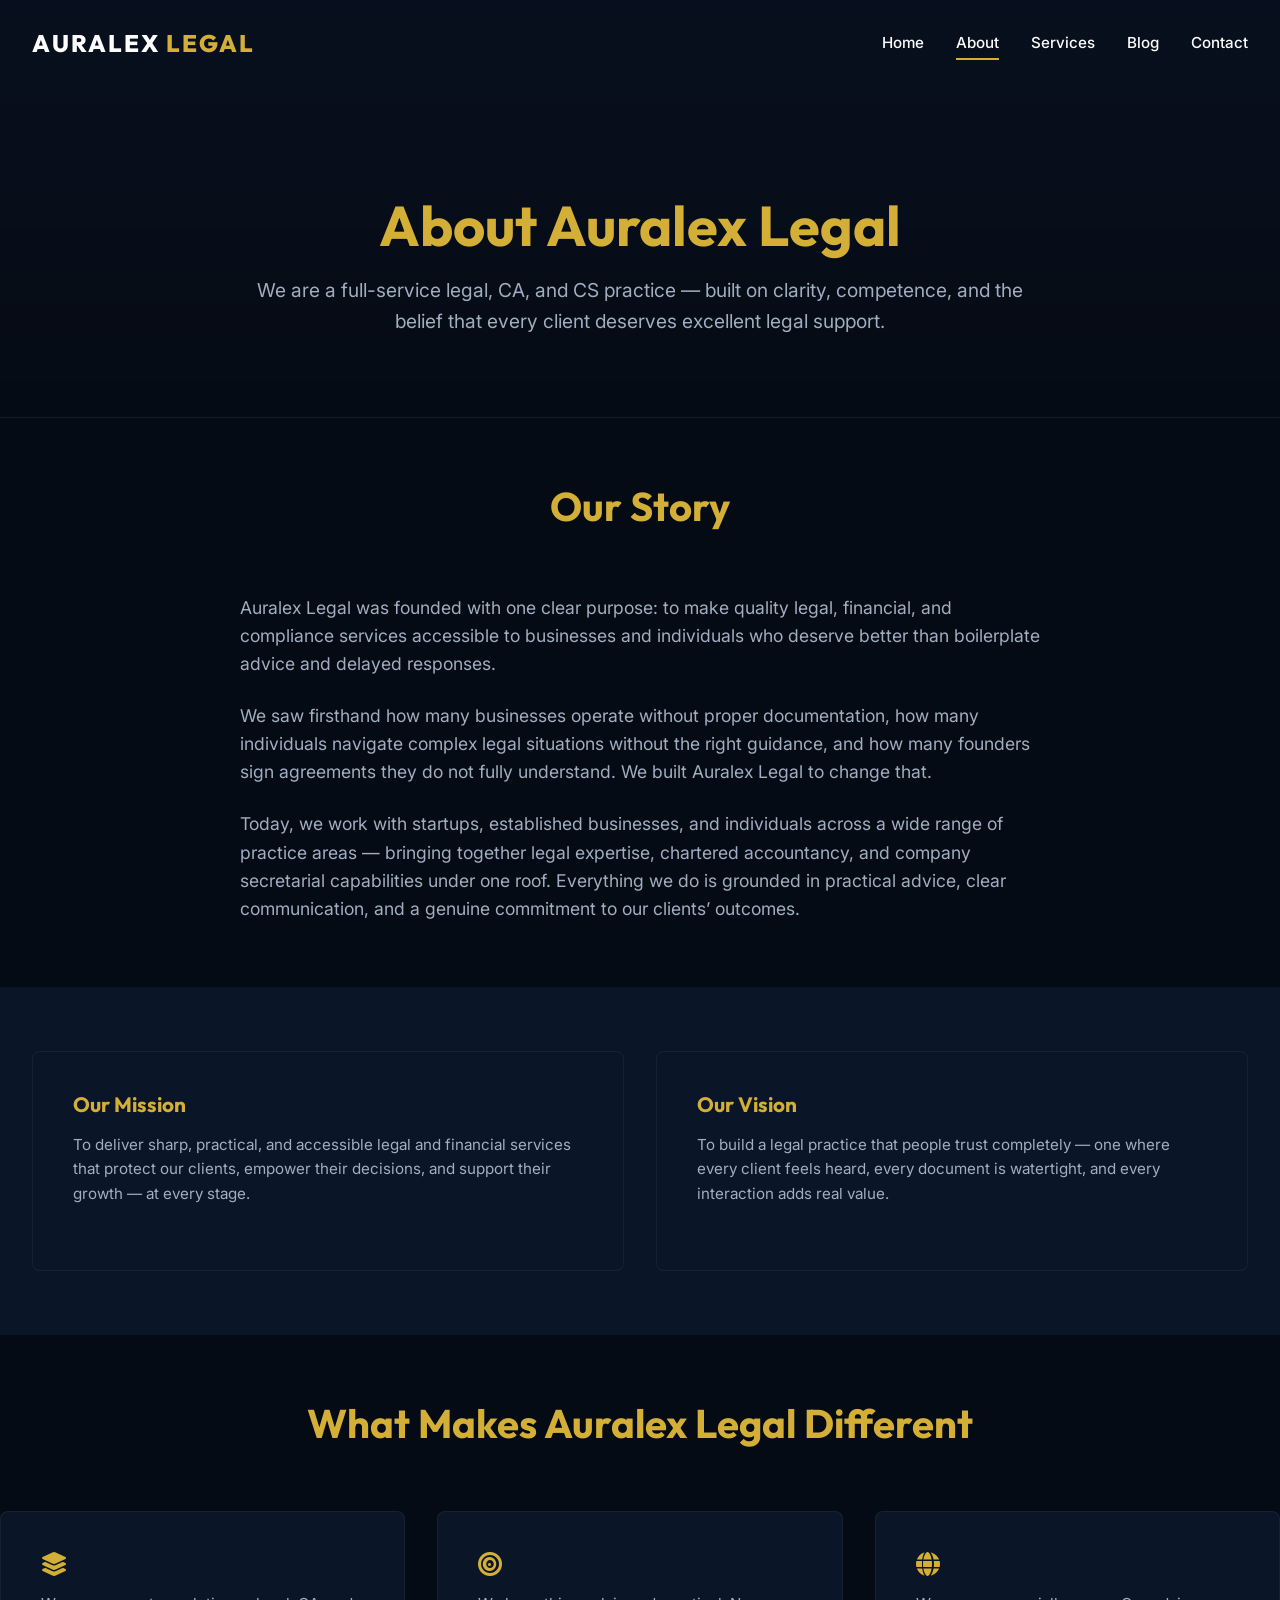
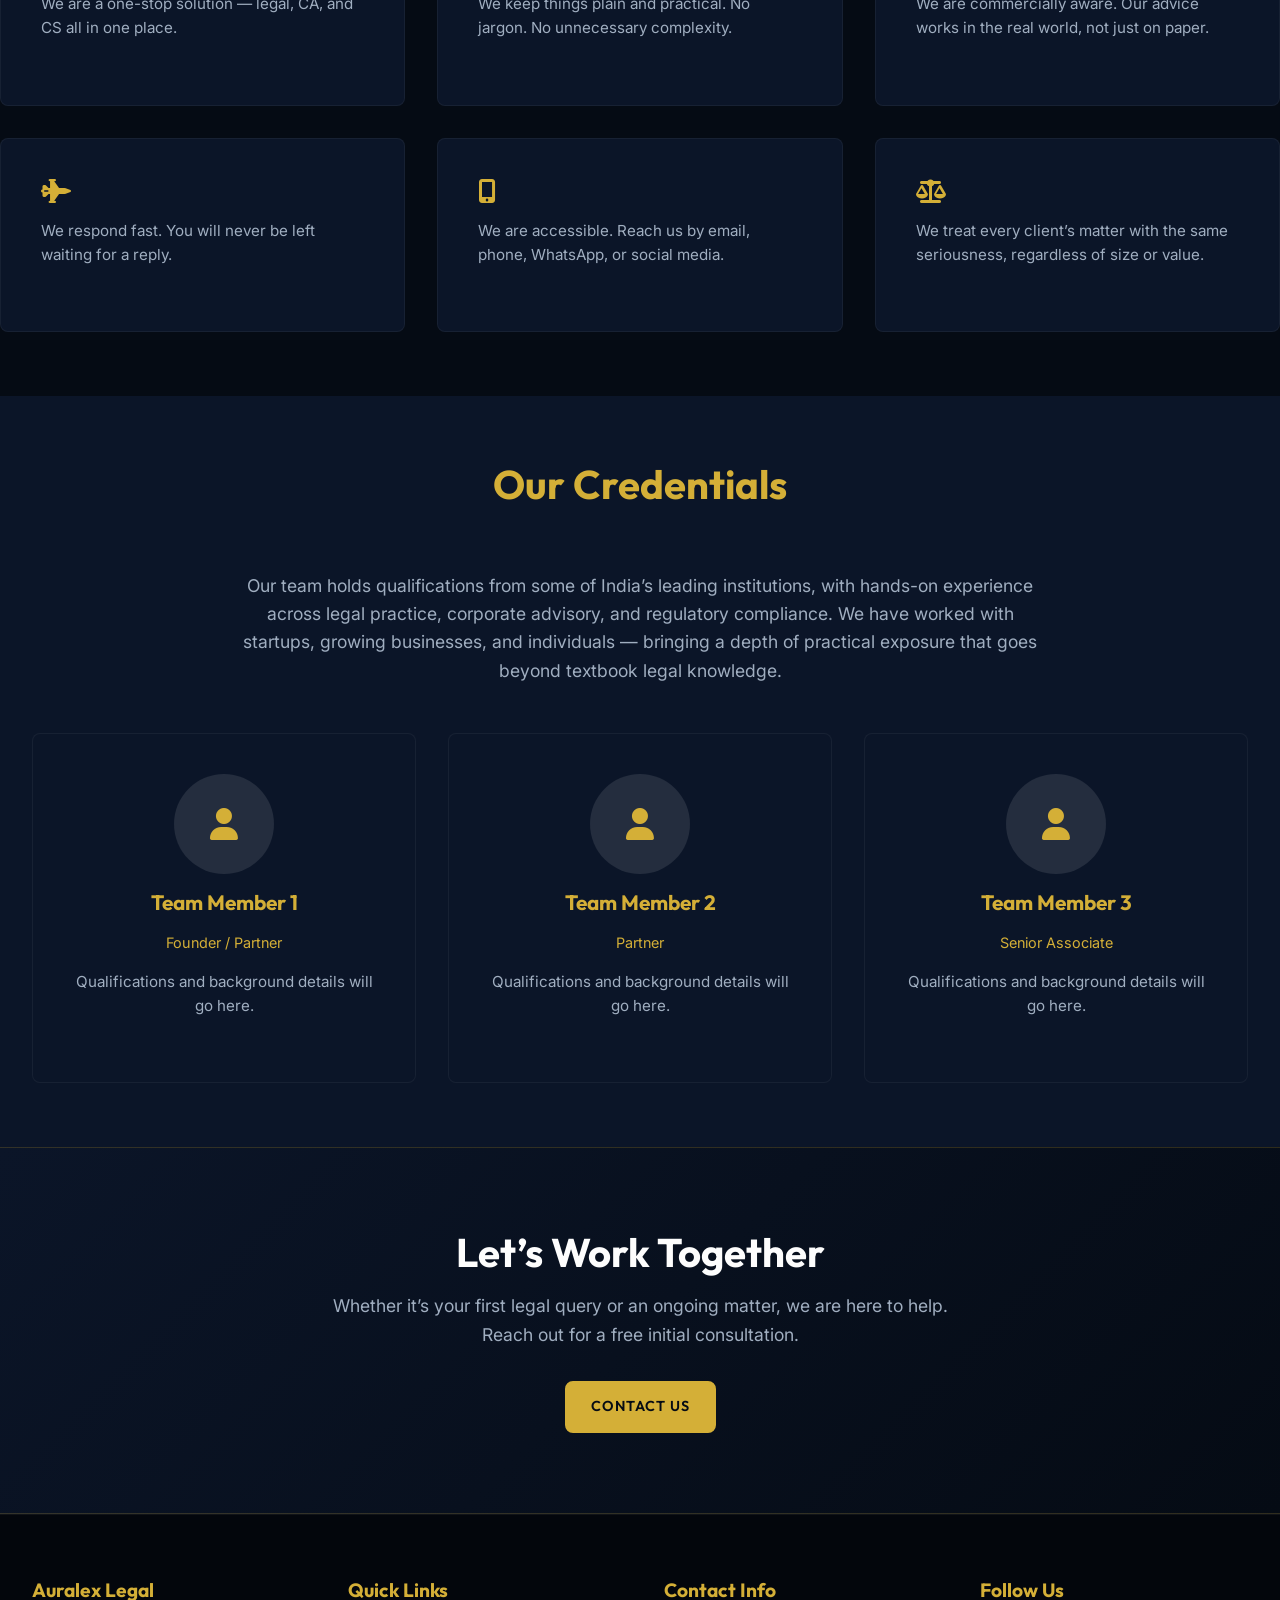
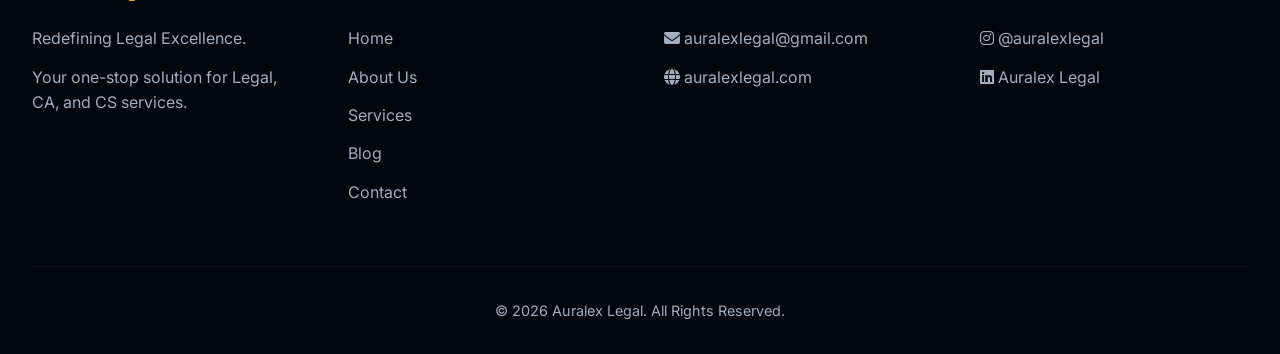
==== about.html @ 3e8fece4 "v1" ====
<!DOCTYPE html>
<html lang="en">
<head>
    <meta charset="UTF-8">
    <meta name="viewport" content="width=device-width, initial-scale=1.0">
    <meta name="description" content="About Auralex Legal. We are a full-service legal, CA, and CS practice built on clarity, competence, and practical advice.">
    <title>Auralex Legal | About</title>
    <!-- Fonts -->
    <link rel="preconnect" href="https://fonts.googleapis.com">
    <link rel="preconnect" href="https://fonts.gstatic.com" crossorigin>
    <link href="https://fonts.googleapis.com/css2?family=Inter:wght@300;400;500;600&family=Outfit:wght@400;500;600;700;800&display=swap" rel="stylesheet">
    <!-- FontAwesome -->
    <link rel="stylesheet" href="https://cdnjs.cloudflare.com/ajax/libs/font-awesome/6.4.0/css/all.min.css">
    <!-- CSS -->
    <link rel="stylesheet" href="styles.css">
</head>
<body>

    <!-- Header / Navbar -->
    <header class="navbar">
        <div class="container">
            <a href="index.html" class="logo">Auralex <span>Legal</span></a>
            <nav class="nav-links">
                <a href="index.html">Home</a>
                <a href="about.html">About</a>
                <a href="services.html">Services</a>
                <a href="blog.html">Blog</a>
                <a href="contact.html">Contact</a>
            </nav>
            <div class="menu-toggle">
                <i class="fas fa-bars"></i>
            </div>
        </div>
    </header>

    <!-- Main Content -->
    <main>
        <!-- Hero / Banner -->
        <section class="page-intro animate-on-scroll">
            <div class="container">
                <h1>About Auralex Legal</h1>
                <p>We are a full-service legal, CA, and CS practice — built on clarity, competence, and the belief that every client deserves excellent legal support.</p>
            </div>
        </section>

        <!-- Our Story Section -->
        <section class="section container">
            <div class="section-header animate-on-scroll">
                <h2>Our Story</h2>
            </div>
            <div class="animate-on-scroll" style="max-width: 800px; margin: 0 auto; color: var(--text-secondary); font-size: 1.1rem;">
                <p style="margin-bottom: 1.5rem;">Auralex Legal was founded with one clear purpose: to make quality legal, financial, and compliance services accessible to businesses and individuals who deserve better than boilerplate advice and delayed responses.</p>
                <p style="margin-bottom: 1.5rem;">We saw firsthand how many businesses operate without proper documentation, how many individuals navigate complex legal situations without the right guidance, and how many founders sign agreements they do not fully understand. We built Auralex Legal to change that.</p>
                <p>Today, we work with startups, established businesses, and individuals across a wide range of practice areas — bringing together legal expertise, chartered accountancy, and company secretarial capabilities under one roof. Everything we do is grounded in practical advice, clear communication, and a genuine commitment to our clients’ outcomes.</p>
            </div>
        </section>

        <!-- Mission & Vision -->
        <section class="section" style="background-color: var(--surface-color);">
            <div class="container">
                <div class="grid">
                    <div class="card animate-on-scroll">
                        <h3>Our Mission</h3>
                        <p>To deliver sharp, practical, and accessible legal and financial services that protect our clients, empower their decisions, and support their growth — at every stage.</p>
                    </div>
                    <div class="card animate-on-scroll delay-100">
                        <h3>Our Vision</h3>
                        <p>To build a legal practice that people trust completely — one where every client feels heard, every document is watertight, and every interaction adds real value.</p>
                    </div>
                </div>
            </div>
        </section>

        <!-- What Makes Us Different -->
        <section class="section container">
            <div class="section-header animate-on-scroll">
                <h2>What Makes Auralex Legal Different</h2>
            </div>
            <div class="grid">
                <div class="card animate-on-scroll">
                    <i class="fas fa-layer-group" style="font-size: 1.5rem; color: var(--primary-color); margin-bottom: 1rem;"></i>
                    <p>We are a one-stop solution — legal, CA, and CS all in one place.</p>
                </div>
                <div class="card animate-on-scroll delay-100">
                    <i class="fas fa-bullseye" style="font-size: 1.5rem; color: var(--primary-color); margin-bottom: 1rem;"></i>
                    <p>We keep things plain and practical. No jargon. No unnecessary complexity.</p>
                </div>
                <div class="card animate-on-scroll delay-200">
                    <i class="fas fa-globe" style="font-size: 1.5rem; color: var(--primary-color); margin-bottom: 1rem;"></i>
                    <p>We are commercially aware. Our advice works in the real world, not just on paper.</p>
                </div>
                <div class="card animate-on-scroll delay-100">
                    <i class="fas fa-fighter-jet" style="font-size: 1.5rem; color: var(--primary-color); margin-bottom: 1rem;"></i>
                    <p>We respond fast. You will never be left waiting for a reply.</p>
                </div>
                <div class="card animate-on-scroll delay-100">
                    <i class="fas fa-mobile-alt" style="font-size: 1.5rem; color: var(--primary-color); margin-bottom: 1rem;"></i>
                    <p>We are accessible. Reach us by email, phone, WhatsApp, or social media.</p>
                </div>
                <div class="card animate-on-scroll delay-100">
                    <i class="fas fa-balance-scale" style="font-size: 1.5rem; color: var(--primary-color); margin-bottom: 1rem;"></i>
                    <p>We treat every client’s matter with the same seriousness, regardless of size or value.</p>
                </div>
            </div>
        </section>

        <!-- Credentials Section -->
        <section class="section" style="background-color: var(--surface-color);">
            <div class="container animate-on-scroll" style="text-align: center;">
                <div class="section-header">
                    <h2>Our Credentials</h2>
                </div>
                <p style="color: var(--text-secondary); max-width: 800px; margin: 0 auto 3rem; font-size: 1.1rem;">Our team holds qualifications from some of India’s leading institutions, with hands-on experience across legal practice, corporate advisory, and regulatory compliance. We have worked with startups, growing businesses, and individuals — bringing a depth of practical exposure that goes beyond textbook legal knowledge.</p>
                
                <!-- Placeholder for team members -->
                <div class="grid">
                    <div class="card animate-on-scroll">
                        <div style="width: 100px; height: 100px; border-radius: 50%; background-color: rgba(255,255,255,0.1); margin: 0 auto 1rem; display: flex; align-items: center; justify-content: center;">
                            <i class="fas fa-user" style="font-size: 2rem; color: var(--primary-color);"></i>
                        </div>
                        <h3>Team Member 1</h3>
                        <p style="color: var(--primary-color); font-size: 0.9rem; margin-bottom: 1rem;">Founder / Partner</p>
                        <p>Qualifications and background details will go here.</p>
                    </div>
                    <div class="card animate-on-scroll delay-100">
                        <div style="width: 100px; height: 100px; border-radius: 50%; background-color: rgba(255,255,255,0.1); margin: 0 auto 1rem; display: flex; align-items: center; justify-content: center;">
                            <i class="fas fa-user" style="font-size: 2rem; color: var(--primary-color);"></i>
                        </div>
                        <h3>Team Member 2</h3>
                        <p style="color: var(--primary-color); font-size: 0.9rem; margin-bottom: 1rem;">Partner</p>
                        <p>Qualifications and background details will go here.</p>
                    </div>
                    <div class="card animate-on-scroll delay-200">
                        <div style="width: 100px; height: 100px; border-radius: 50%; background-color: rgba(255,255,255,0.1); margin: 0 auto 1rem; display: flex; align-items: center; justify-content: center;">
                            <i class="fas fa-user" style="font-size: 2rem; color: var(--primary-color);"></i>
                        </div>
                        <h3>Team Member 3</h3>
                        <p style="color: var(--primary-color); font-size: 0.9rem; margin-bottom: 1rem;">Senior Associate</p>
                        <p>Qualifications and background details will go here.</p>
                    </div>
                </div>
            </div>
        </section>

        <!-- CTA -->
        <section class="cta-section animate-on-scroll">
            <div class="container">
                <h2>Let’s Work Together</h2>
                <p>Whether it’s your first legal query or an ongoing matter, we are here to help.<br>Reach out for a free initial consultation.</p>
                <div style="display: flex; justify-content: center; margin-top: 2rem;">
                    <a href="contact.html" class="btn btn-primary">Contact Us</a>
                </div>
            </div>
        </section>
    </main>

    <!-- Footer -->
    <footer>
        <div class="container">
            <div class="footer-grid">
                <div class="footer-col">
                    <h4>Auralex Legal</h4>
                    <p>Redefining Legal Excellence.</p>
                    <p>Your one-stop solution for Legal, CA, and CS services.</p>
                </div>
                <div class="footer-col">
                    <h4>Quick Links</h4>
                    <a href="index.html">Home</a>
                    <a href="about.html">About Us</a>
                    <a href="services.html">Services</a>
                    <a href="blog.html">Blog</a>
                    <a href="contact.html">Contact</a>
                </div>
                <div class="footer-col">
                    <h4>Contact Info</h4>
                    <p><i class="fas fa-envelope"></i> auralexlegal@gmail.com</p>
                    <p><i class="fas fa-globe"></i> auralexlegal.com</p>
                </div>
                <div class="footer-col">
                    <h4>Follow Us</h4>
                    <a href="#"><i class="fab fa-instagram"></i> @auralexlegal</a>
                    <a href="#"><i class="fab fa-linkedin"></i> Auralex Legal</a>
                </div>
            </div>
            <div class="footer-bottom">
                <p>&copy; 2026 Auralex Legal. All Rights Reserved.</p>
            </div>
        </div>
    </footer>

    <script src="script.js"></script>
</body>
</html>
---- styles.css ----
:root {
  /* Colors */
  --bg-color: #050b14; /* Deep Navy */
  --surface-color: #0b1528; /* Slightly lighter navy for cards */
  --surface-hover: #121f3a;
  --primary-color: #D4AF37; /* Golden */
  --primary-color-hover: #e5c158;
  --text-primary: #fdfdfd;
  --text-secondary: #a0aec0;
  --border-color: rgba(212, 175, 55, 0.2);

  /* Typography */
  --font-heading: 'Outfit', sans-serif;
  --font-body: 'Inter', sans-serif;

  /* Spacing */
  --spacing-sm: 0.5rem;
  --spacing-md: 1rem;
  --spacing-lg: 2rem;
  --spacing-xl: 4rem;
  --spacing-xxl: 8rem;

  /* Other */
  --border-radius: 8px;
  --transition-speed: 0.3s;
}

* {
  margin: 0;
  padding: 0;
  box-sizing: border-box;
}

body {
  font-family: var(--font-body);
  background-color: var(--bg-color);
  color: var(--text-primary);
  line-height: 1.6;
  overflow-x: hidden;
}

h1, h2, h3, h4, h5, h6 {
  font-family: var(--font-heading);
  font-weight: 700;
  line-height: 1.2;
}

a {
  text-decoration: none;
  color: var(--text-primary);
  transition: color var(--transition-speed);
}

a:hover {
  color: var(--primary-color);
}

ul {
  list-style-type: none;
}

img {
  max-width: 100%;
  height: auto;
  display: block;
}

/* Layout Utilities */
.container {
  max-width: 1280px;
  margin: 0 auto;
  padding: 0 var(--spacing-lg);
}

.section {
  padding: var(--spacing-xl) 0;
}

/* Buttons */
.btn {
  display: inline-block;
  padding: 0.8rem 1.5rem;
  font-family: var(--font-heading);
  font-weight: 600;
  text-transform: uppercase;
  letter-spacing: 1px;
  border-radius: var(--border-radius);
  transition: all var(--transition-speed);
  cursor: pointer;
  text-align: center;
  font-size: 0.9rem;
}

.btn-primary {
  background-color: var(--primary-color);
  color: var(--bg-color);
  border: 2px solid var(--primary-color);
}

.btn-primary:hover {
  background-color: var(--primary-color-hover);
  border-color: var(--primary-color-hover);
  box-shadow: 0 4px 15px rgba(212, 175, 55, 0.3);
  transform: translateY(-2px);
  color: var(--bg-color);
}

.btn-secondary {
  background-color: transparent;
  color: var(--primary-color);
  border: 2px solid var(--primary-color);
}

.btn-secondary:hover {
  background-color: rgba(212, 175, 55, 0.1);
  transform: translateY(-2px);
}

/* Navbar */
.navbar {
  position: fixed;
  top: 0;
  width: 100%;
  z-index: 1000;
  padding: 1.5rem 0;
  transition: all 0.4s ease;
}

.navbar.scrolled {
  background: rgba(5, 11, 20, 0.85);
  backdrop-filter: blur(10px);
  padding: 1rem 0;
  box-shadow: 0 4px 30px rgba(0, 0, 0, 0.5);
  border-bottom: 1px solid rgba(255, 255, 255, 0.05);
}

.navbar .container {
  display: flex;
  justify-content: space-between;
  align-items: center;
}

.logo {
  font-family: var(--font-heading);
  font-size: 1.5rem;
  font-weight: 800;
  color: var(--text-primary);
  letter-spacing: 2px;
  text-transform: uppercase;
}

.logo span {
  color: var(--primary-color);
}

.nav-links {
  display: flex;
  gap: 2rem;
  align-items: center;
}

.nav-links a {
  font-size: 0.95rem;
  font-weight: 500;
  position: relative;
}

.nav-links a::after {
  content: '';
  position: absolute;
  width: 0;
  height: 2px;
  bottom: -5px;
  left: 0;
  background-color: var(--primary-color);
  transition: width var(--transition-speed);
}

.nav-links a:hover::after,
.nav-links a.active::after {
  width: 100%;
}

.menu-toggle {
  display: none;
  font-size: 1.5rem;
  cursor: pointer;
  color: var(--primary-color);
}

/* Hero Section */
.hero {
  min-height: 100vh;
  display: flex;
  align-items: center;
  position: relative;
  overflow: hidden;
  padding-top: var(--spacing-xxl);
}

.hero::before {
  content: '';
  position: absolute;
  top: 0; left: 0; right: 0; bottom: 0;
  background: radial-gradient(circle at 70% 30%, rgba(212, 175, 55, 0.08) 0%, rgba(5, 11, 20, 0) 50%);
  z-index: -1;
}

.hero-content {
  max-width: 800px;
}

.hero-title {
  font-size: clamp(3rem, 6vw, 5rem);
  margin-bottom: var(--spacing-md);
  color: var(--text-primary);
}

.hero-title span {
  color: var(--primary-color);
}

.hero-subtitle {
  font-size: 1.25rem;
  color: var(--text-secondary);
  margin-bottom: var(--spacing-lg);
  max-width: 600px;
}

.hero-actions {
  display: flex;
  gap: 1rem;
}

/* Section Headings */
.section-header {
  text-align: center;
  margin-bottom: var(--spacing-xl);
}

.section-header h2 {
  font-size: 2.5rem;
  margin-bottom: var(--spacing-sm);
  color: var(--primary-color);
}

.section-header p {
  color: var(--text-secondary);
  font-size: 1.1rem;
  max-width: 700px;
  margin: 0 auto;
}

/* Cards / Tiles */
.grid {
  display: grid;
  grid-template-columns: repeat(auto-fit, minmax(300px, 1fr));
  gap: var(--spacing-lg);
}

.card {
  background-color: var(--surface-color);
  padding: 2.5rem;
  border-radius: var(--border-radius);
  border: 1px solid rgba(255, 255, 255, 0.05);
  transition: all var(--transition-speed);
  position: relative;
  overflow: hidden;
}

.card::before {
  content: '';
  position: absolute;
  top: 0;
  left: 0;
  width: 4px;
  height: 0;
  background-color: var(--primary-color);
  transition: height var(--transition-speed);
}

.card:hover {
  transform: translateY(-5px);
  background-color: var(--surface-hover);
  border-color: var(--border-color);
  box-shadow: 0 10px 30px rgba(0, 0, 0, 0.5);
}

.card:hover::before {
  height: 100%;
}

.card h3 {
  font-size: 1.3rem;
  margin-bottom: 1rem;
  color: var(--primary-color);
}

.card p {
  color: var(--text-secondary);
  font-size: 0.95rem;
  margin-bottom: 1.5rem;
}

/* CTA Section */
.cta-section {
  background: linear-gradient(135deg, #0b1528 0%, #050b14 100%);
  border-top: 1px solid var(--border-color);
  border-bottom: 1px solid var(--border-color);
  text-align: center;
  padding: 5rem 0;
}

.cta-section h2 {
  font-size: 2.5rem;
  margin-bottom: 1rem;
}

.cta-section p {
  color: var(--text-secondary);
  margin-bottom: 2rem;
  font-size: 1.1rem;
}

/* Footer */
footer {
  background-color: #03060c;
  padding: 4rem 0 2rem;
  border-top: 1px solid rgba(255, 255, 255, 0.05);
}

.footer-grid {
  display: grid;
  grid-template-columns: repeat(auto-fit, minmax(200px, 1fr));
  gap: 3rem;
  margin-bottom: 3rem;
}

.footer-col h4 {
  font-size: 1.2rem;
  color: var(--primary-color);
  margin-bottom: 1.5rem;
}

.footer-col p, .footer-col a {
  color: var(--text-secondary);
  margin-bottom: 0.8rem;
  display: block;
}

.footer-bottom {
  text-align: center;
  padding-top: 2rem;
  border-top: 1px solid rgba(255, 255, 255, 0.05);
  color: var(--text-secondary);
  font-size: 0.9rem;
}

/* Forms */
.form-group {
  margin-bottom: 1.5rem;
}

.form-control {
  width: 100%;
  padding: 1rem;
  background-color: rgba(255, 255, 255, 0.03);
  border: 1px solid rgba(255, 255, 255, 0.1);
  border-radius: var(--border-radius);
  color: var(--text-primary);
  font-family: var(--font-body);
  transition: all var(--transition-speed);
}

.form-control:focus {
  outline: none;
  border-color: var(--primary-color);
  background-color: rgba(255, 255, 255, 0.05);
}

/* Page Intro Block */
.page-intro {
  padding: 12rem 0 5rem;
  text-align: center;
  background: linear-gradient(180deg, rgba(11, 21, 40, 0.5) 0%, var(--bg-color) 100%);
  border-bottom: 1px solid rgba(255, 255, 255, 0.05);
}

.page-intro h1 {
  font-size: 3.5rem;
  margin-bottom: 1rem;
  color: var(--primary-color);
}

.page-intro p {
  color: var(--text-secondary);
  font-size: 1.2rem;
  max-width: 800px;
  margin: 0 auto;
}

/* Animations */
.animate-on-scroll {
  opacity: 0;
  transform: translateY(30px);
  transition: opacity 0.8s ease, transform 0.8s ease;
}

.animate-on-scroll.is-visible {
  opacity: 1;
  transform: translateY(0);
}

/* Delay modifiers for sequential animations */
.delay-100 { transition-delay: 100ms; }
.delay-200 { transition-delay: 200ms; }
.delay-300 { transition-delay: 300ms; }

/* Responsive adjustments */
@media (max-width: 768px) {
  .hero-actions {
    flex-direction: column;
  }
  
  .nav-links {
    position: fixed;
    top: 0;
    right: -100%;
    width: 250px;
    height: 100vh;
    background-color: var(--surface-color);
    flex-direction: column;
    padding-top: 80px;
    transition: right 0.3s ease;
    box-shadow: -5px 0 30px rgba(0,0,0,0.5);
  }

  .nav-links.nav-active {
    right: 0;
  }

  .menu-toggle {
    display: block;
    z-index: 1001;
  }
  
  .page-intro {
    padding: 10rem 0 4rem;
  }
  
  .page-intro h1 {
    font-size: 2.5rem;
  }
}
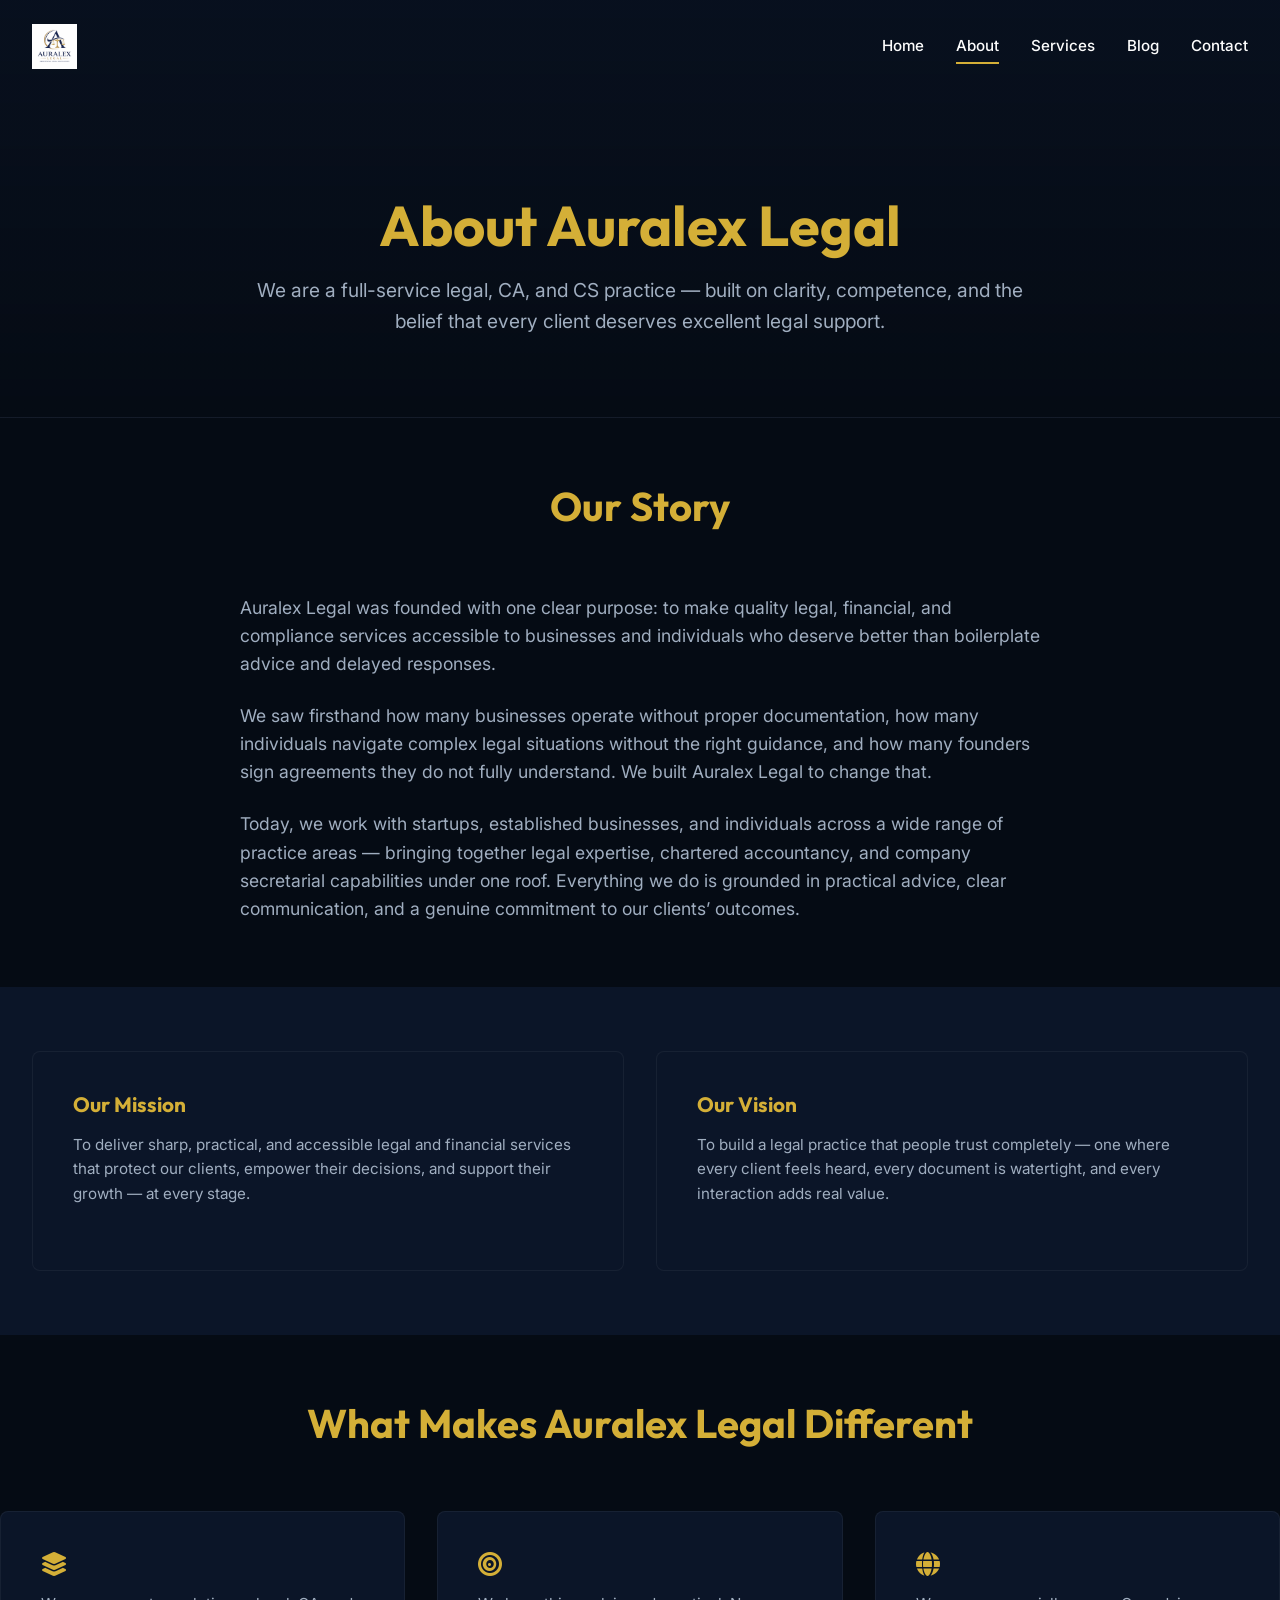
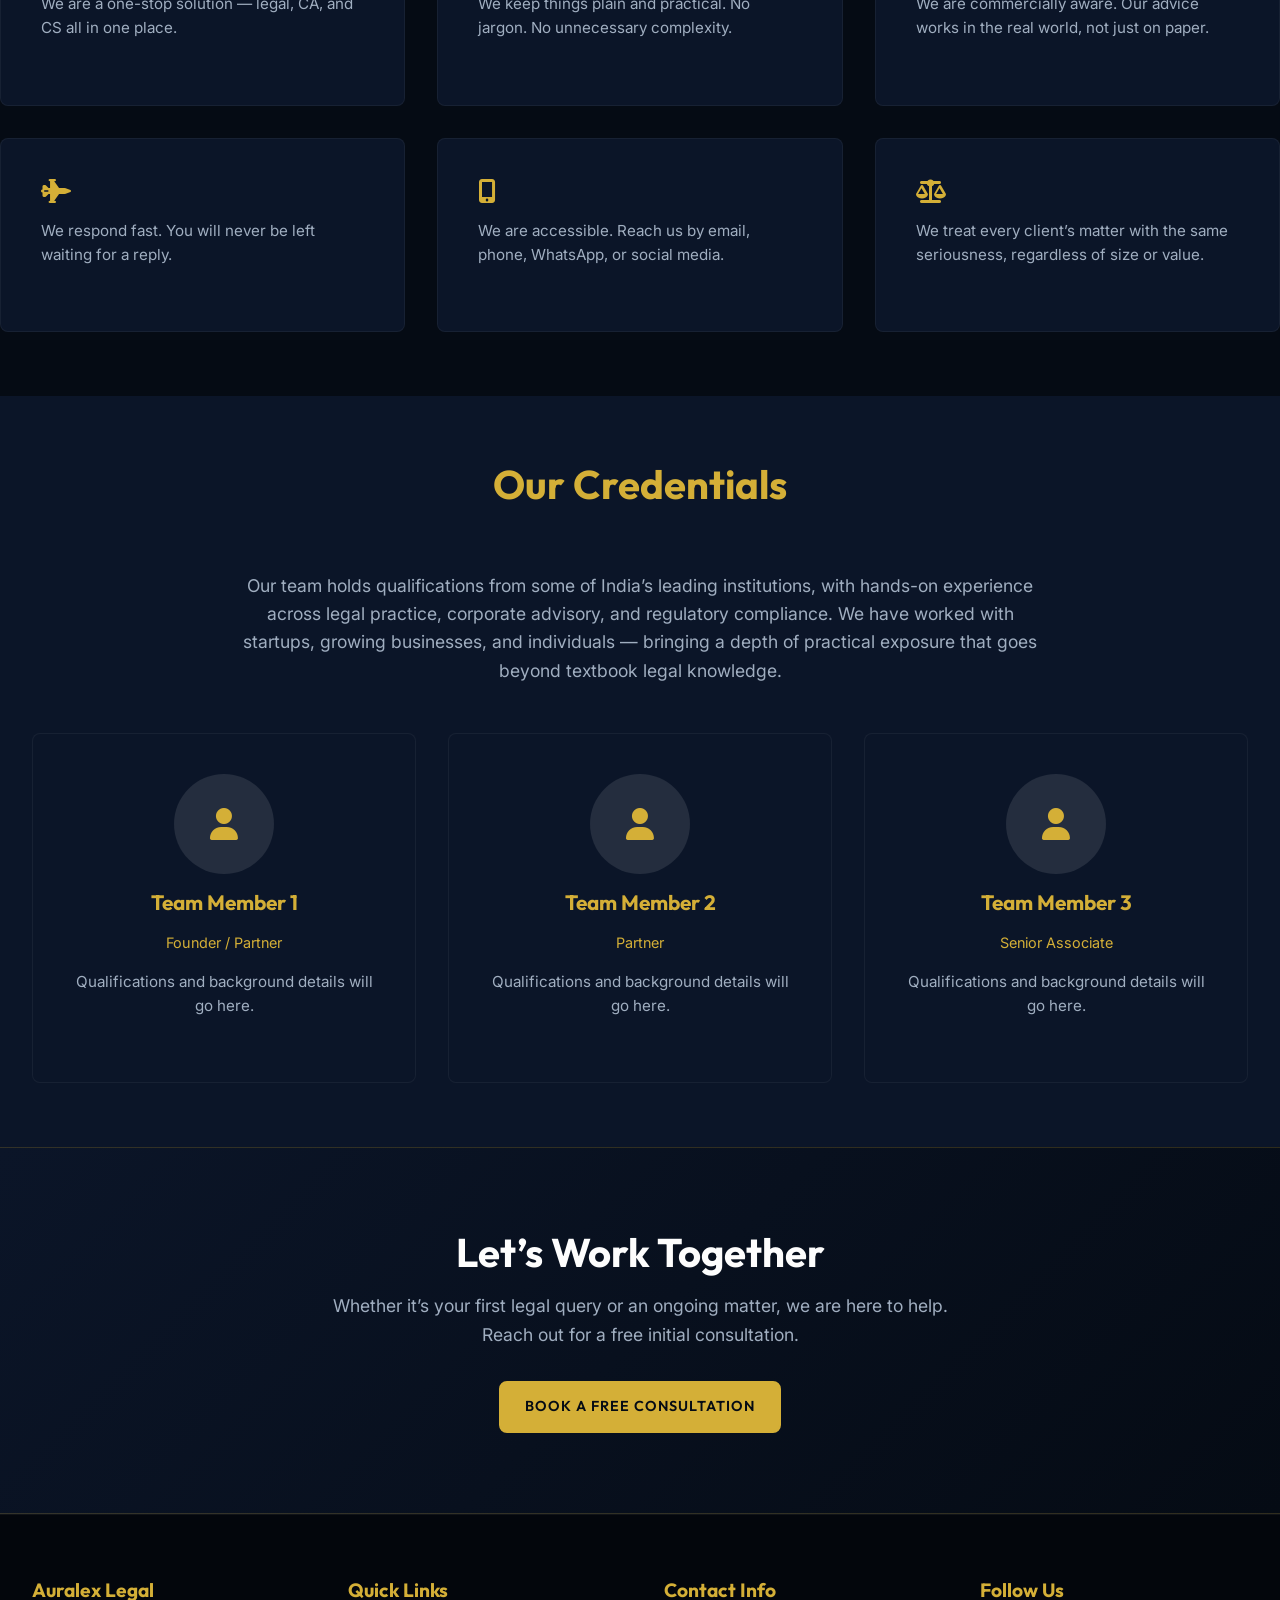
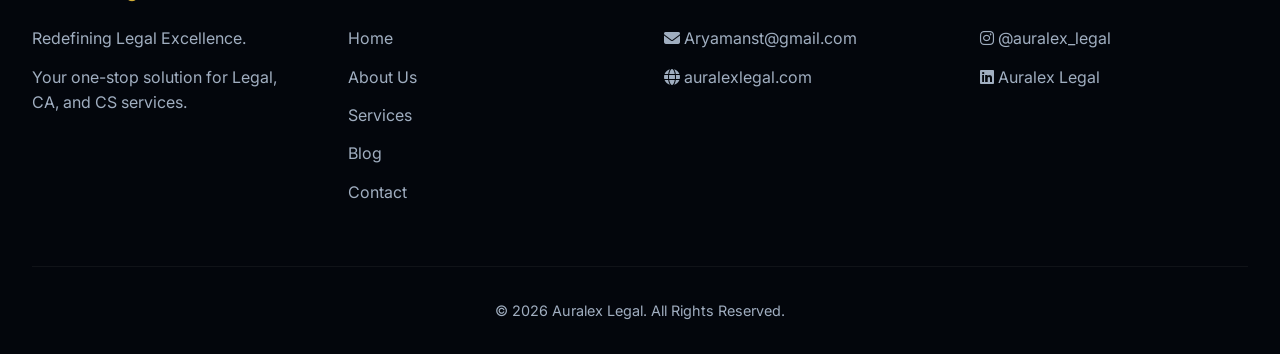
==== commit 99f47b1e: "fix" ====
--- a/about.html
+++ b/about.html
@@ -5,6 +5,8 @@
     <meta name="viewport" content="width=device-width, initial-scale=1.0">
     <meta name="description" content="About Auralex Legal. We are a full-service legal, CA, and CS practice built on clarity, competence, and practical advice.">
     <title>Auralex Legal | About</title>
+    <!-- Favicon -->
+    <link rel="icon" type="image/png" href="logo.png">
     <!-- Fonts -->
     <link rel="preconnect" href="https://fonts.googleapis.com">
     <link rel="preconnect" href="https://fonts.gstatic.com" crossorigin>
@@ -19,7 +21,7 @@
     <!-- Header / Navbar -->
     <header class="navbar">
         <div class="container">
-            <a href="index.html" class="logo">Auralex <span>Legal</span></a>
+            <a href="index.html" class="logo"><img src="logo.png" alt="Auralex Legal Logo" style="height: 45px; width: auto; vertical-align: middle;"></a>
             <nav class="nav-links">
                 <a href="index.html">Home</a>
                 <a href="about.html">About</a>
@@ -148,7 +150,7 @@
                 <h2>Let’s Work Together</h2>
                 <p>Whether it’s your first legal query or an ongoing matter, we are here to help.<br>Reach out for a free initial consultation.</p>
                 <div style="display: flex; justify-content: center; margin-top: 2rem;">
-                    <a href="contact.html" class="btn btn-primary">Contact Us</a>
+                    <a href="https://calendly.com/aryamanst/30min" target="_blank" class="btn btn-primary">Book a Free Consultation</a>
                 </div>
             </div>
         </section>
@@ -173,13 +175,13 @@
                 </div>
                 <div class="footer-col">
                     <h4>Contact Info</h4>
-                    <p><i class="fas fa-envelope"></i> auralexlegal@gmail.com</p>
+                    <p><i class="fas fa-envelope"></i> Aryamanst@gmail.com</p>
                     <p><i class="fas fa-globe"></i> auralexlegal.com</p>
                 </div>
                 <div class="footer-col">
                     <h4>Follow Us</h4>
-                    <a href="#"><i class="fab fa-instagram"></i> @auralexlegal</a>
-                    <a href="#"><i class="fab fa-linkedin"></i> Auralex Legal</a>
+                    <a href="https://www.instagram.com/auralex_legal?igsh=NXA5enF2NTF6anAx&utm_source=qr" target="_blank"><i class="fab fa-instagram"></i> @auralex_legal</a>
+                    <a href="https://www.linkedin.com/company/auralexlegal/" target="_blank"><i class="fab fa-linkedin"></i> Auralex Legal</a>
                 </div>
             </div>
             <div class="footer-bottom">
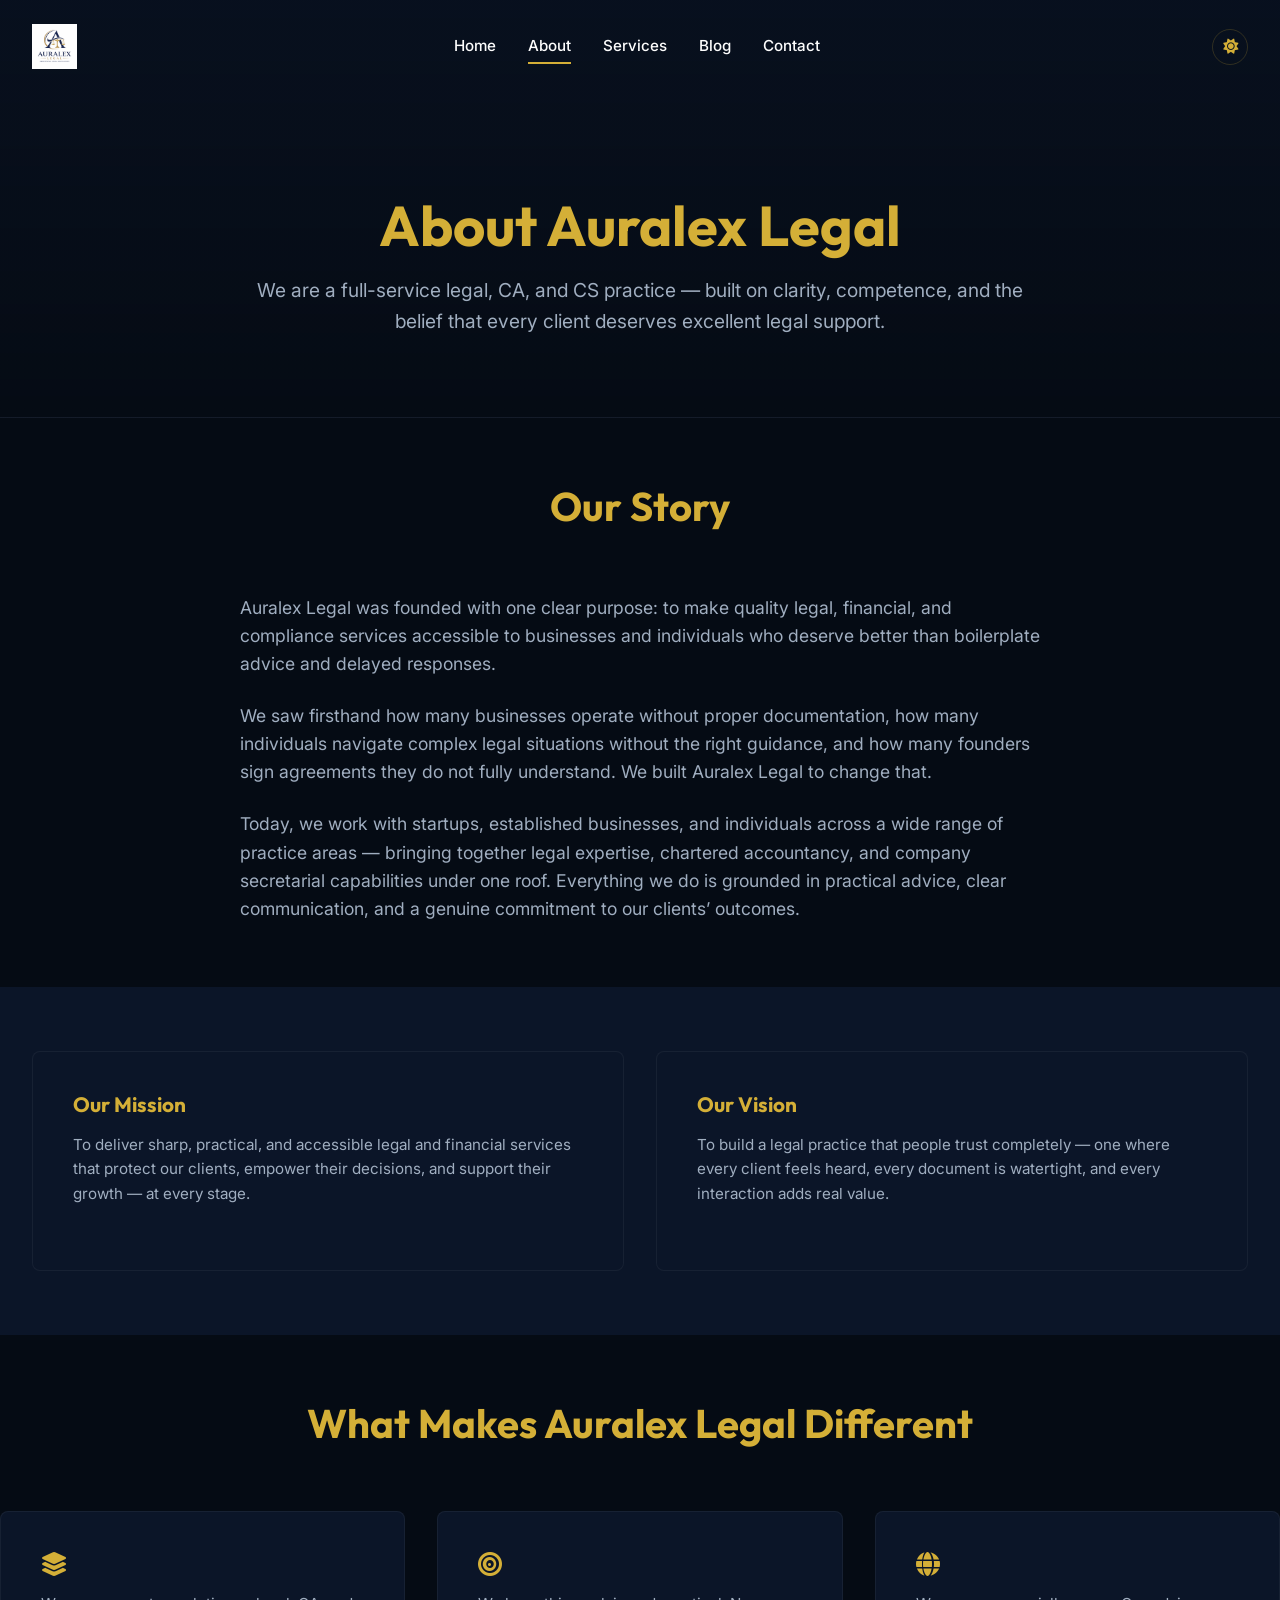
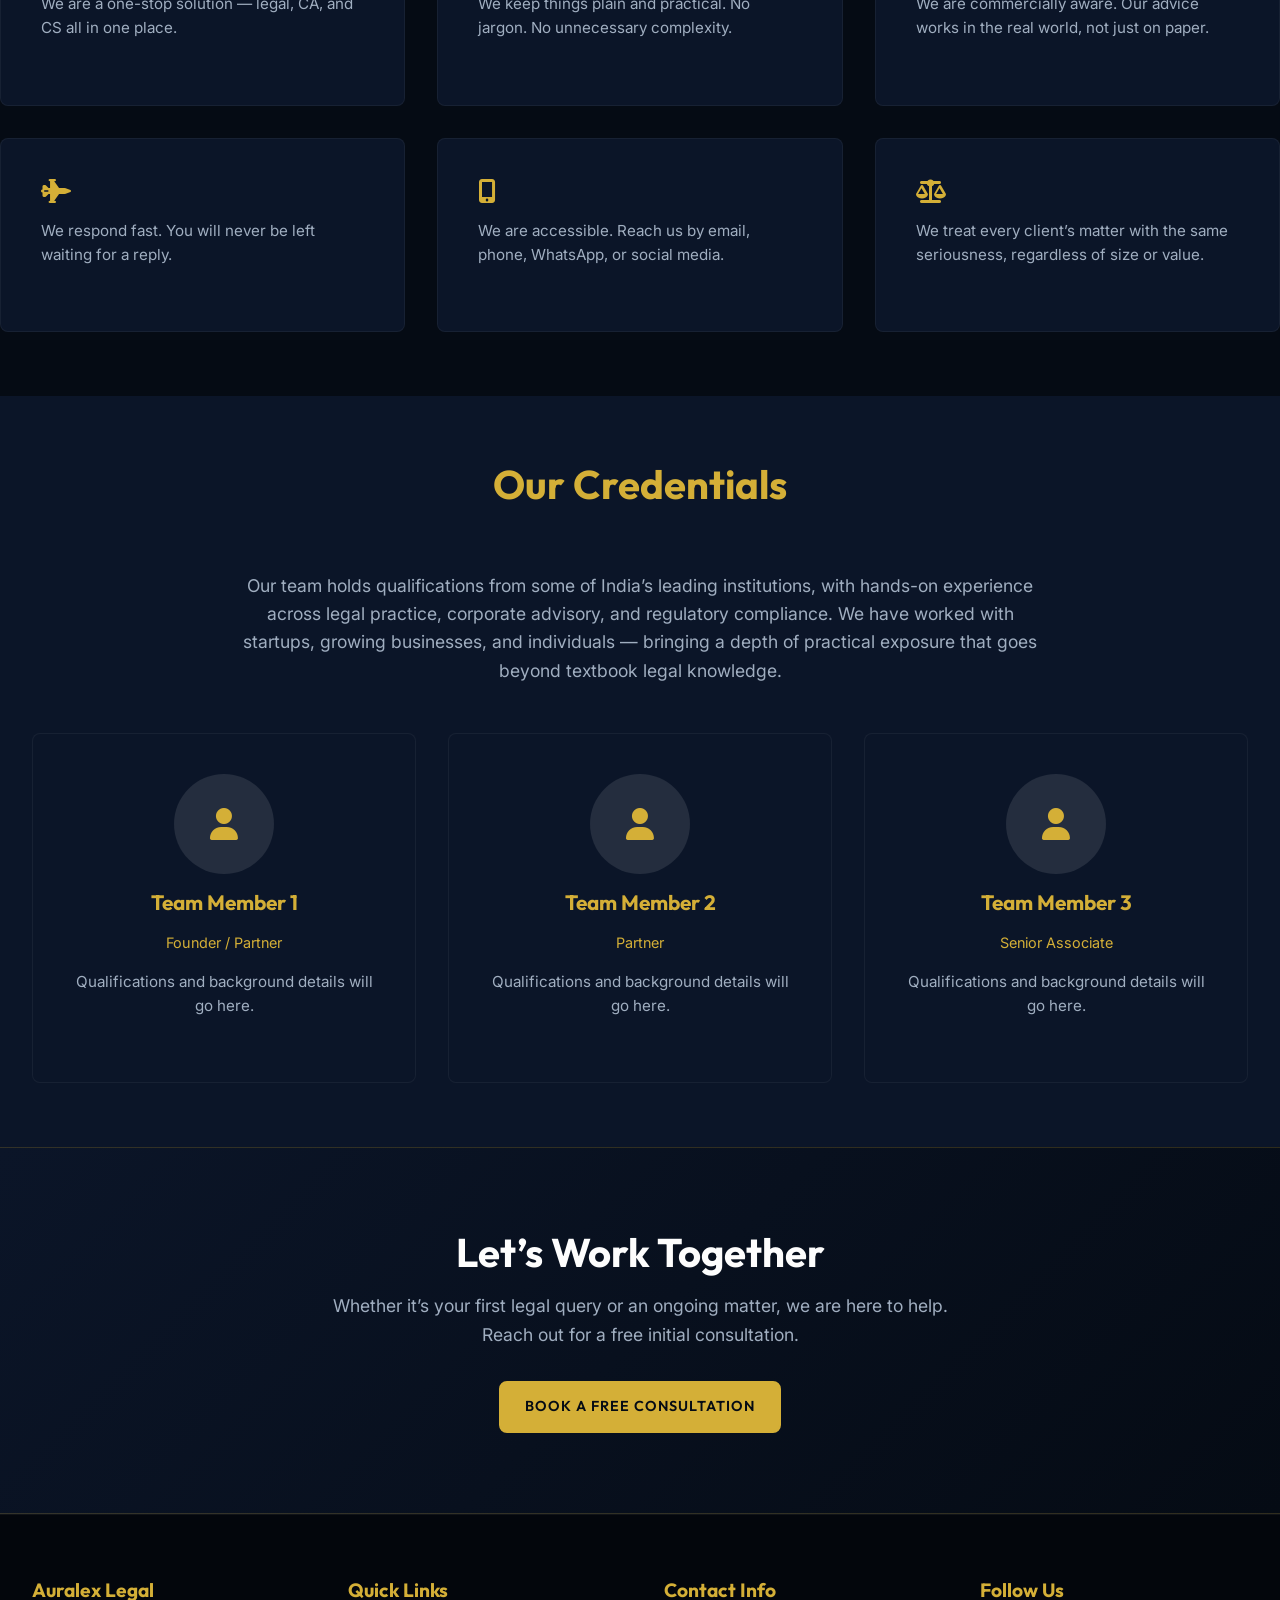
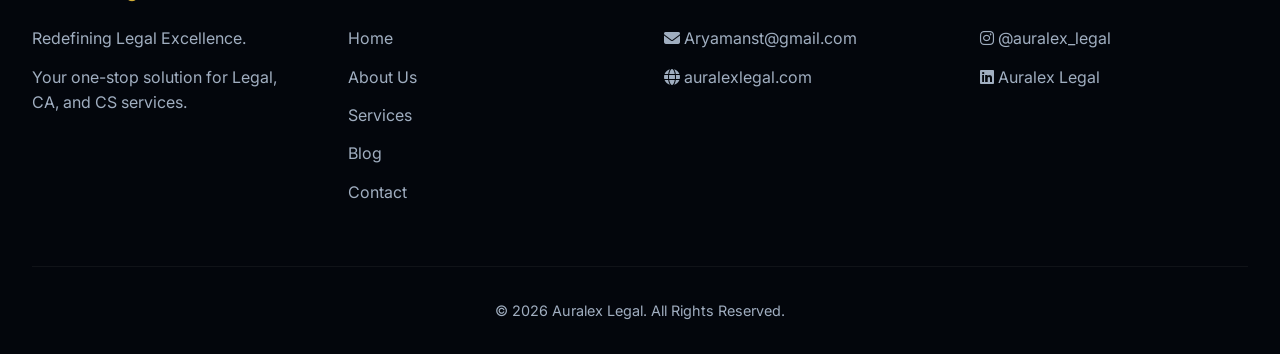
==== commit 9d1da3c2: "theme" ====
--- a/about.html
+++ b/about.html
@@ -29,8 +29,13 @@
                 <a href="blog.html">Blog</a>
                 <a href="contact.html">Contact</a>
             </nav>
-            <div class="menu-toggle">
-                <i class="fas fa-bars"></i>
+            <div class="navbar-right">
+                <button class="theme-toggle" id="themeToggle" aria-label="Toggle theme" title="Switch theme">
+                    <i class="fas fa-sun"></i>
+                </button>
+                <div class="menu-toggle">
+                    <i class="fas fa-bars"></i>
+                </div>
             </div>
         </div>
     </header>
--- a/styles.css
+++ b/styles.css
@@ -1,13 +1,21 @@
 :root {
-  /* Colors */
-  --bg-color: #050b14; /* Deep Navy */
-  --surface-color: #0b1528; /* Slightly lighter navy for cards */
+  /* Colors — Dark Theme (default) */
+  --bg-color: #050b14;
+  --surface-color: #0b1528;
   --surface-hover: #121f3a;
-  --primary-color: #D4AF37; /* Golden */
+  --primary-color: #D4AF37;
   --primary-color-hover: #e5c158;
   --text-primary: #fdfdfd;
   --text-secondary: #a0aec0;
   --border-color: rgba(212, 175, 55, 0.2);
+  --footer-bg: #03060c;
+  --navbar-scrolled-bg: rgba(5, 11, 20, 0.85);
+  --card-border: rgba(255, 255, 255, 0.05);
+  --form-bg: rgba(255, 255, 255, 0.03);
+  --form-border: rgba(255, 255, 255, 0.1);
+  --form-focus-bg: rgba(255, 255, 255, 0.05);
+  --page-intro-border: rgba(255, 255, 255, 0.05);
+  --footer-border: rgba(255, 255, 255, 0.05);
 
   /* Typography */
   --font-heading: 'Outfit', sans-serif;
@@ -23,6 +31,97 @@
   /* Other */
   --border-radius: 8px;
   --transition-speed: 0.3s;
+}
+
+/* ── Light Theme ── */
+[data-theme="light"] {
+  --bg-color: #f5f0e8;
+  --surface-color: #fffdf5;
+  --surface-hover: #fdf6e0;
+  --primary-color: #b8860b;
+  --primary-color-hover: #d4a017;
+  --text-primary: #1a1a2e;
+  --text-secondary: #4a5568;
+  --border-color: rgba(184, 134, 11, 0.3);
+  --footer-bg: #e8e0cc;
+  --navbar-scrolled-bg: rgba(245, 240, 232, 0.92);
+  --card-border: rgba(184, 134, 11, 0.12);
+  --form-bg: rgba(0, 0, 0, 0.03);
+  --form-border: rgba(0, 0, 0, 0.12);
+  --form-focus-bg: rgba(0, 0, 0, 0.05);
+  --page-intro-border: rgba(184, 134, 11, 0.15);
+  --footer-border: rgba(184, 134, 11, 0.15);
+}
+
+[data-theme="light"] body {
+  background-color: var(--bg-color);
+  color: var(--text-primary);
+}
+
+[data-theme="light"] .cta-section {
+  background: linear-gradient(135deg, #ede8d8 0%, #f5f0e8 100%);
+}
+
+[data-theme="light"] .hero::before {
+  background: radial-gradient(circle at 70% 30%, rgba(184, 134, 11, 0.12) 0%, rgba(245, 240, 232, 0) 50%);
+}
+
+/* Light theme — navbar is always visible (no transparent floating) */
+[data-theme="light"] .navbar {
+  background: rgba(245, 240, 232, 0.82);
+  backdrop-filter: blur(14px);
+  -webkit-backdrop-filter: blur(14px);
+  border-bottom: 1px solid rgba(184, 134, 11, 0.15);
+}
+
+[data-theme="light"] .navbar.scrolled {
+  background: rgba(245, 240, 232, 0.96);
+  backdrop-filter: blur(20px);
+  -webkit-backdrop-filter: blur(20px);
+  box-shadow: 0 4px 24px rgba(0, 0, 0, 0.08);
+  border-bottom: 1px solid rgba(184, 134, 11, 0.2);
+}
+
+/* Nav link text colour in light mode */
+[data-theme="light"] .nav-links a {
+  color: #1a1a2e;
+}
+
+[data-theme="light"] .nav-links a:hover {
+  color: var(--primary-color);
+}
+
+[data-theme="light"] footer {
+  background-color: var(--footer-bg);
+  border-top: 1px solid var(--footer-border);
+}
+
+[data-theme="light"] .footer-bottom {
+  border-top: 1px solid var(--footer-border);
+}
+
+[data-theme="light"] .card {
+  border: 1px solid var(--card-border);
+  box-shadow: 0 2px 12px rgba(0,0,0,0.06);
+}
+
+[data-theme="light"] .card:hover {
+  box-shadow: 0 8px 24px rgba(0,0,0,0.12);
+}
+
+[data-theme="light"] .form-control {
+  background-color: var(--form-bg);
+  border-color: var(--form-border);
+  color: var(--text-primary);
+}
+
+[data-theme="light"] .form-control:focus {
+  background-color: var(--form-focus-bg);
+}
+
+[data-theme="light"] .page-intro {
+  background: linear-gradient(180deg, rgba(232, 224, 204, 0.6) 0%, var(--bg-color) 100%);
+  border-bottom: 1px solid var(--page-intro-border);
 }
 
 * {
@@ -127,11 +226,34 @@
 }
 
 .navbar.scrolled {
-  background: rgba(5, 11, 20, 0.85);
+  background: var(--navbar-scrolled-bg);
   backdrop-filter: blur(10px);
   padding: 1rem 0;
   box-shadow: 0 4px 30px rgba(0, 0, 0, 0.5);
-  border-bottom: 1px solid rgba(255, 255, 255, 0.05);
+  border-bottom: 1px solid var(--footer-border);
+}
+
+/* Theme Toggle Button */
+.theme-toggle {
+  background: none;
+  border: 1.5px solid var(--border-color);
+  color: var(--primary-color);
+  cursor: pointer;
+  width: 36px;
+  height: 36px;
+  border-radius: 50%;
+  display: flex;
+  align-items: center;
+  justify-content: center;
+  font-size: 0.95rem;
+  transition: all var(--transition-speed);
+  flex-shrink: 0;
+  margin-left: 1rem;
+}
+
+.theme-toggle:hover {
+  background-color: var(--border-color);
+  transform: rotate(20deg) scale(1.1);
 }
 
 .navbar .container {
@@ -179,6 +301,13 @@
 .nav-links a:hover::after,
 .nav-links a.active::after {
   width: 100%;
+}
+
+/* Navbar Right Group */
+.navbar-right {
+  display: flex;
+  align-items: center;
+  gap: 0.5rem;
 }
 
 .menu-toggle {
@@ -452,3 +581,15 @@
     font-size: 2.5rem;
   }
 }
+
+/* Light theme — mobile nav panel */
+@media (max-width: 768px) {
+  [data-theme="light"] .nav-links {
+    background-color: #f0ead8;
+    box-shadow: -4px 0 20px rgba(0, 0, 0, 0.1);
+  }
+
+  [data-theme="light"] .nav-links a {
+    color: #1a1a2e;
+  }
+}
